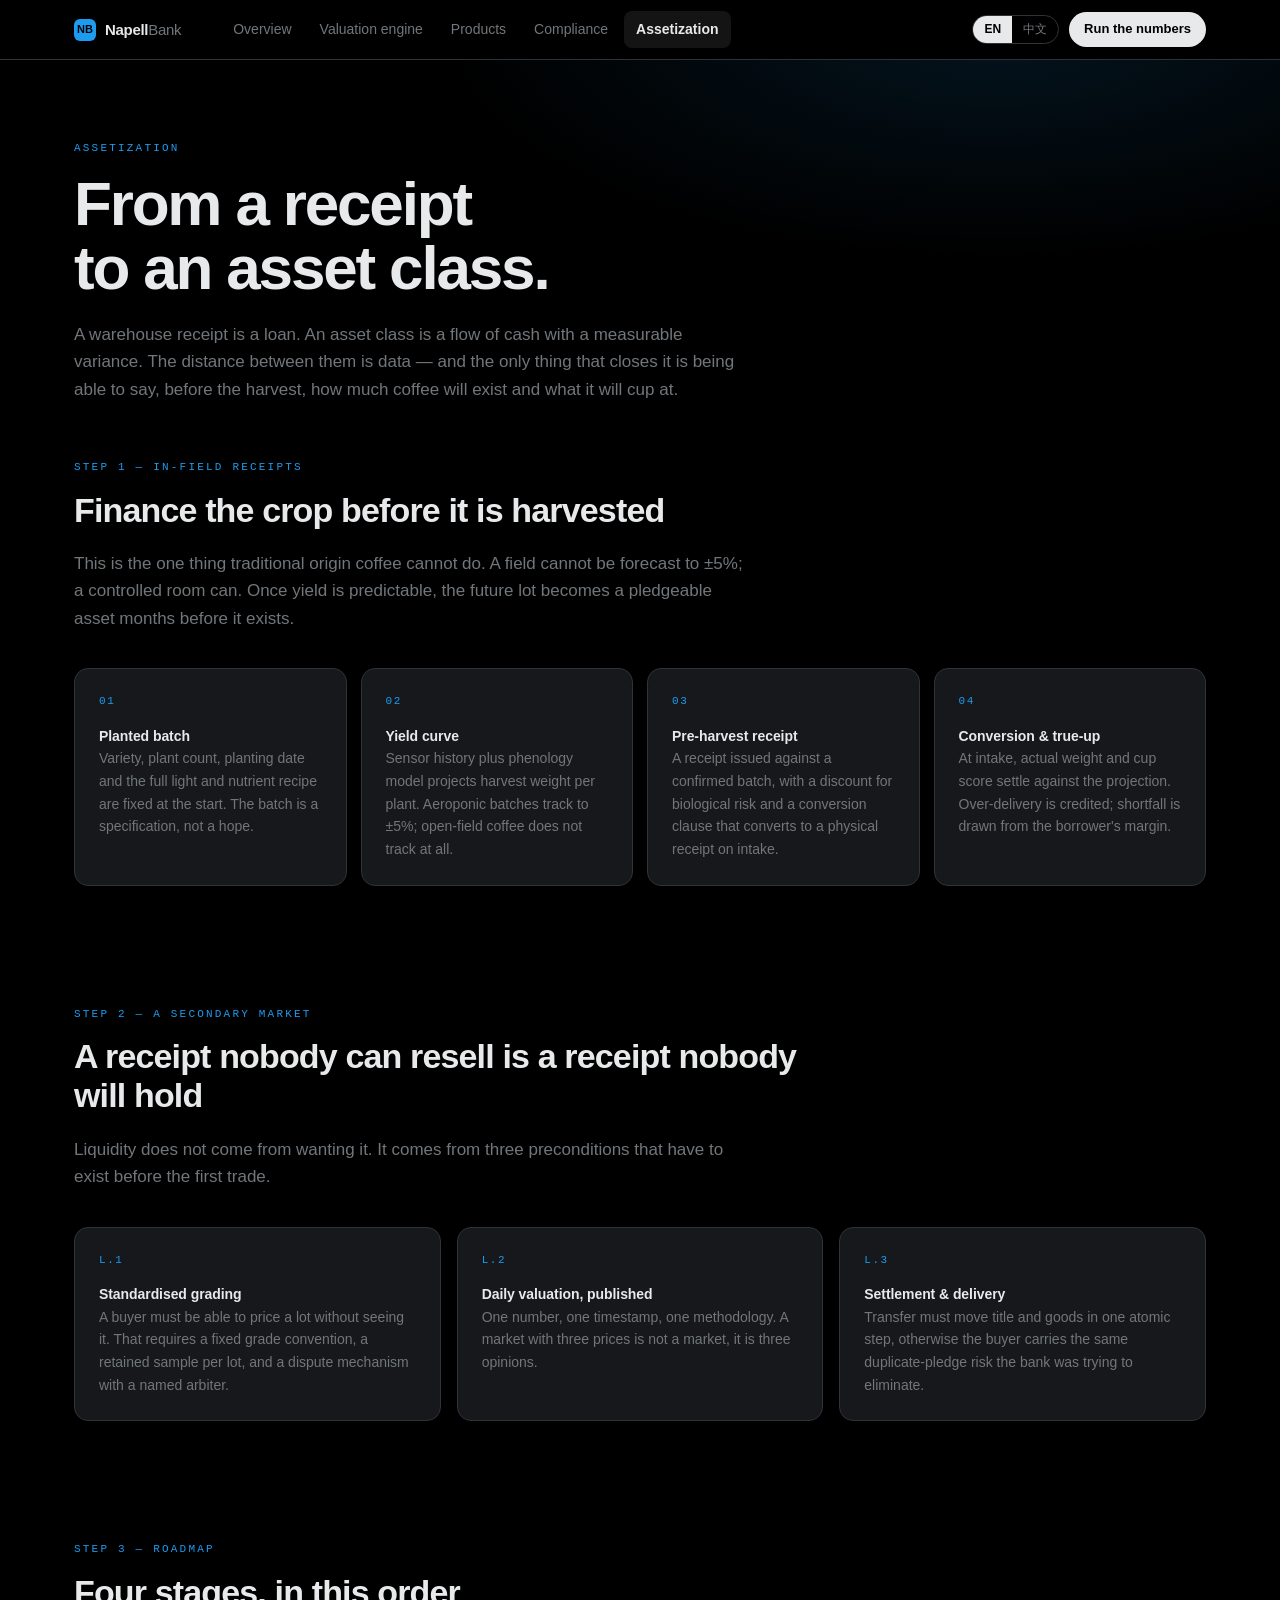
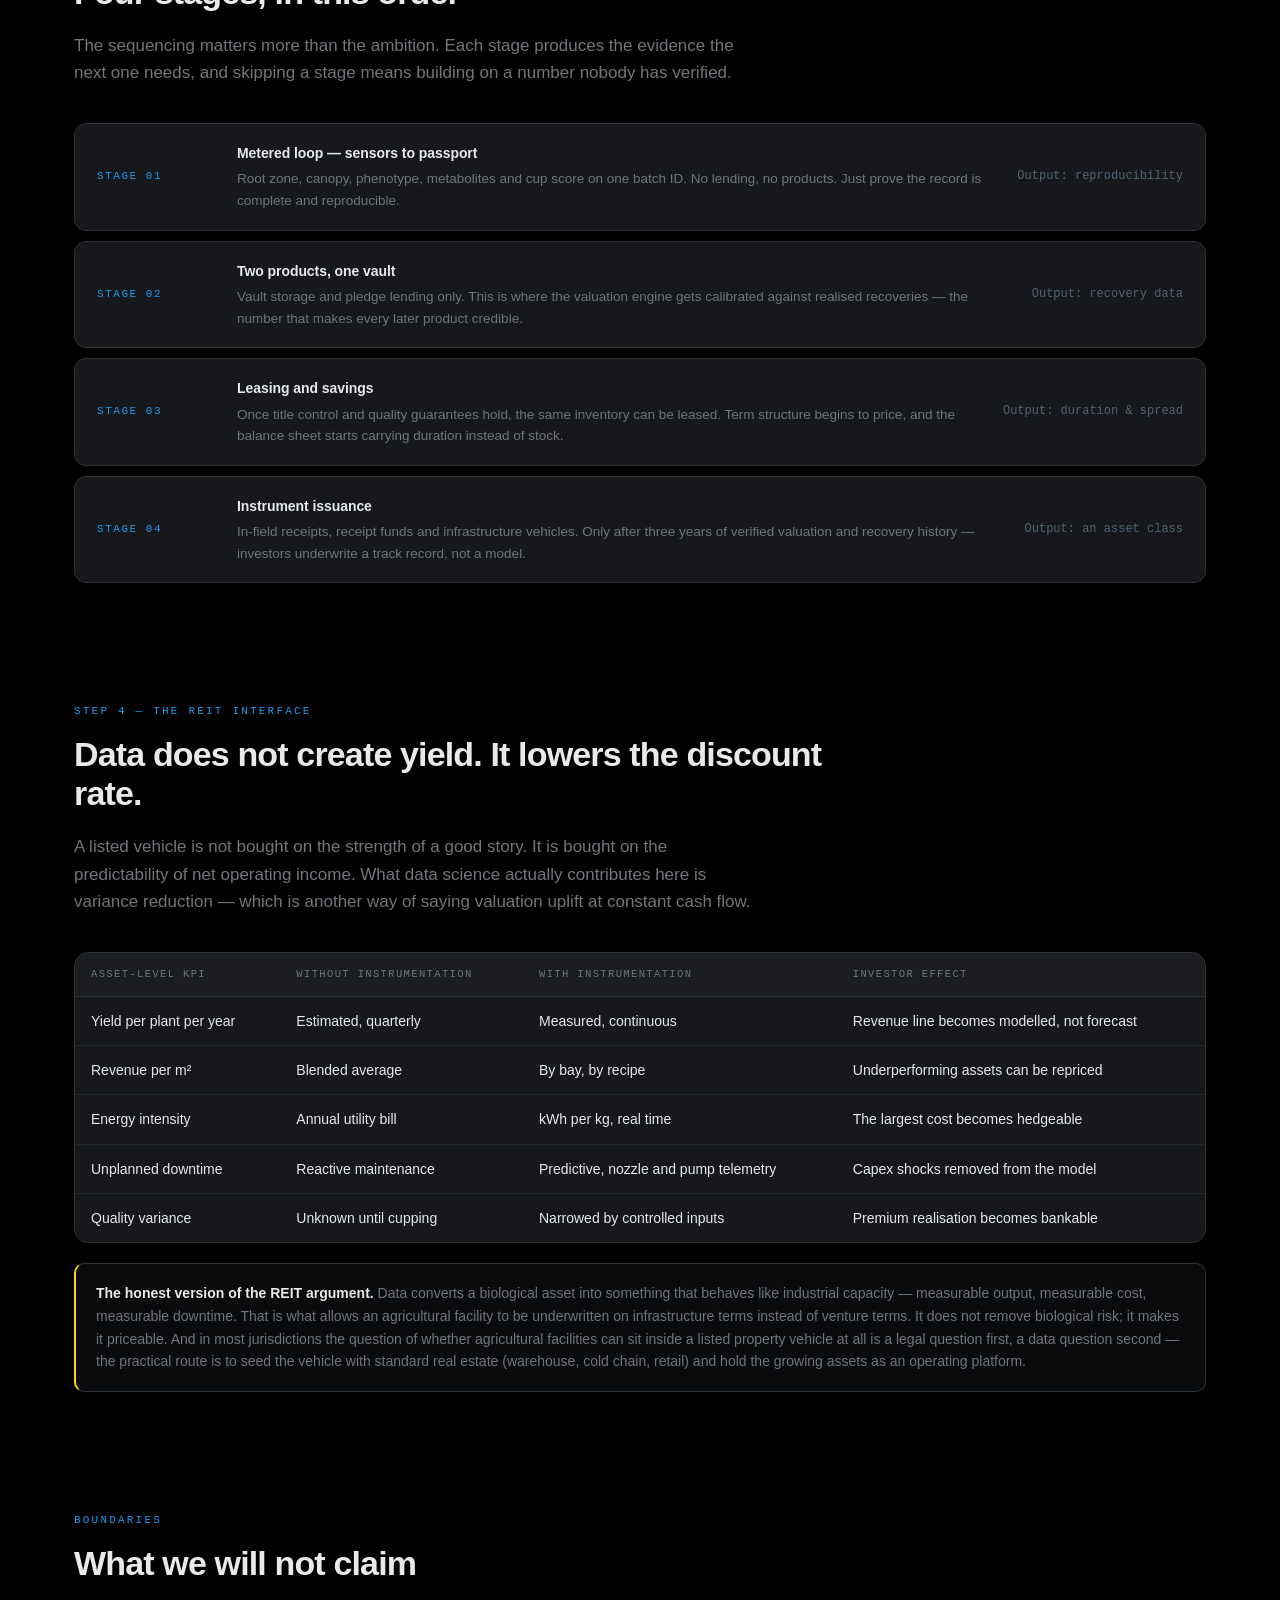
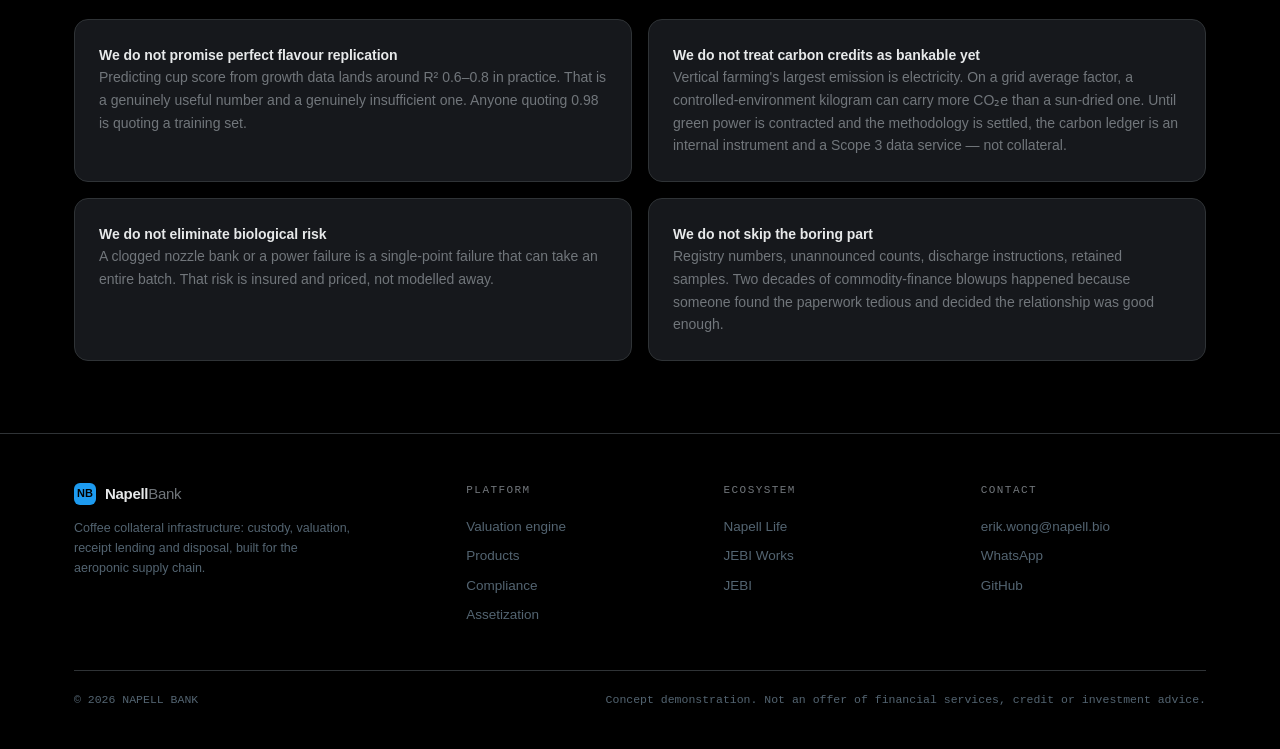
==== assetization.html @ 78242307 "Napell Bank: coffee bean custody and savings bank Five-page static site built around a VaR-derived v" ====
<!DOCTYPE html>
<html lang="en" data-lang="en">
<head>
<meta charset="utf-8">
<meta name="viewport" content="width=device-width, initial-scale=1">
<title data-en="Assetization — Napell Bank" data-zh="资产化 — Napell Bank">Assetization — Napell Bank</title>
<meta name="description" content="From an in-field receipt to a securitised asset class: how data converts a biological asset into industrial-grade capacity.">
<link rel="icon" href="data:image/svg+xml,%3Csvg xmlns='http://www.w3.org/2000/svg' viewBox='0 0 32 32'%3E%3Crect width='32' height='32' rx='8' fill='%231d9bf0'/%3E%3Cellipse cx='16' cy='16' rx='7' ry='9' fill='%23000'/%3E%3Cpath d='M16 8c-2 4-2 12 0 16' stroke='%231d9bf0' stroke-width='1.6' fill='none'/%3E%3C/svg%3E">
<link rel="stylesheet" href="assets/css/style.css">
</head>
<body data-page="assetization">

<header class="nav">
  <div class="nav-inner">
    <a class="brand" href="index.html"><span class="mark">NB</span><span>Napell<span class="b2">Bank</span></span></a>
    <nav class="nav-links">
      <a href="index.html" data-nav="index" data-en="Overview" data-zh="概览">Overview</a>
      <a href="valuation.html" data-nav="valuation" data-en="Valuation engine" data-zh="估值引擎">Valuation engine</a>
      <a href="products.html" data-nav="products" data-en="Products" data-zh="产品">Products</a>
      <a href="compliance.html" data-nav="compliance" data-en="Compliance" data-zh="合规底座">Compliance</a>
      <a href="assetization.html" data-nav="assetization" data-en="Assetization" data-zh="资产化">Assetization</a>
    </nav>
    <div class="nav-right">
      <div class="lang">
        <button data-lang-btn="en" class="on">EN</button>
        <button data-lang-btn="zh">中文</button>
      </div>
      <a class="btn sm" href="valuation.html" data-en="Run the numbers" data-zh="算一算">Run the numbers</a>
      <button class="burger" aria-label="Menu" aria-expanded="false">
        <svg width="20" height="20" viewBox="0 0 20 20" fill="none" stroke="currentColor" stroke-width="1.6"><path d="M3 6h14M3 10h14M3 14h14"/></svg>
      </button>
    </div>
  </div>
</header>

<main>

<section class="hero" style="padding:80px 0 40px">
  <div class="wrap">
    <div class="eyebrow" data-en="Assetization" data-zh="资产化">Assetization</div>
    <h1 data-en="From a receipt<br>to an asset class." data-zh="从一张仓单<br>到一个资产类别。">From a receipt<br>to an asset class.</h1>
    <p class="lead" data-en="A warehouse receipt is a loan. An asset class is a flow of cash with a measurable variance. The distance between them is data — and the only thing that closes it is being able to say, before the harvest, how much coffee will exist and what it will cup at." data-zh="仓单是一笔贷款。资产类别是一条可测方差的现金流。两者之间的距离是数据——而唯一能缩短这段距离的，是在收获之前就能说出：会有多少咖啡，杯测会是多少分。">A warehouse receipt is a loan. An asset class is a flow of cash with a measurable variance. The distance between them is data — and the only thing that closes it is being able to say, before the harvest, how much coffee will exist and what it will cup at.</p>
  </div>
</section>

<section class="tight" style="padding-top:16px">
  <div class="wrap">
    <div class="sec-head">
      <div class="eyebrow" data-en="Step 1 — In-field receipts" data-zh="第一步 — 在田仓单">Step 1 — In-field receipts</div>
      <h2 data-en="Finance the crop before it is harvested" data-zh="在收获之前就为作物融资">Finance the crop before it is harvested</h2>
      <p class="lead" data-en="This is the one thing traditional origin coffee cannot do. A field cannot be forecast to ±5%; a controlled room can. Once yield is predictable, the future lot becomes a pledgeable asset months before it exists." data-zh="这是传统产地咖啡做不到的一件事。露天田块无法预测到 ±5%，受控空间可以。一旦产量可预测，未来的批次在它存在之前几个月就已经是可质押资产。">This is the one thing traditional origin coffee cannot do. A field cannot be forecast to ±5%; a controlled room can. Once yield is predictable, the future lot becomes a pledgeable asset months before it exists.</p>
    </div>
    <div class="g4">
      <div class="card">
        <span class="idx">01</span>
        <h4 data-en="Planted batch" data-zh="定植批次">Planted batch</h4>
        <p data-en="Variety, plant count, planting date and the full light and nutrient recipe are fixed at the start. The batch is a specification, not a hope." data-zh="品种、株数、定植日期以及完整的光照与营养配方在起点就被固定。批次是一份规格，不是一个愿望。">Variety, plant count, planting date and the full light and nutrient recipe are fixed at the start. The batch is a specification, not a hope.</p>
      </div>
      <div class="card">
        <span class="idx">02</span>
        <h4 data-en="Yield curve" data-zh="产量曲线">Yield curve</h4>
        <p data-en="Sensor history plus phenology model projects harvest weight per plant. Aeroponic batches track to ±5%; open-field coffee does not track at all." data-zh="传感器历史加物候模型推算单株收获重量。雾化批次误差 ±5% 以内；露天咖啡则根本无法跟踪。">Sensor history plus phenology model projects harvest weight per plant. Aeroponic batches track to ±5%; open-field coffee does not track at all.</p>
      </div>
      <div class="card">
        <span class="idx">03</span>
        <h4 data-en="Pre-harvest receipt" data-zh="收获前仓单">Pre-harvest receipt</h4>
        <p data-en="A receipt issued against a confirmed batch, with a discount for biological risk and a conversion clause that converts to a physical receipt on intake." data-zh="对已确认批次签发仓单，计入生物风险折价，并附转换条款：入库时自动转为实物仓单。">A receipt issued against a confirmed batch, with a discount for biological risk and a conversion clause that converts to a physical receipt on intake.</p>
      </div>
      <div class="card">
        <span class="idx">04</span>
        <h4 data-en="Conversion &amp; true-up" data-zh="转换与结算">Conversion &amp; true-up</h4>
        <p data-en="At intake, actual weight and cup score settle against the projection. Over-delivery is credited; shortfall is drawn from the borrower's margin." data-zh="入库时，实际重量与杯测分对预测值结算。超产部分计入借款人，短少从保证金中扣减。">At intake, actual weight and cup score settle against the projection. Over-delivery is credited; shortfall is drawn from the borrower's margin.</p>
      </div>
    </div>
  </div>
</section>

<section>
  <div class="wrap">
    <div class="sec-head">
      <div class="eyebrow" data-en="Step 2 — A secondary market" data-zh="第二步 — 二级流转">Step 2 — A secondary market</div>
      <h2 data-en="A receipt nobody can resell is a receipt nobody will hold" data-zh="不能转手的仓单，没人愿意持有">A receipt nobody can resell is a receipt nobody will hold</h2>
      <p class="lead" data-en="Liquidity does not come from wanting it. It comes from three preconditions that have to exist before the first trade." data-zh="流动性不来自于“想要”，而来自三件必须在第一笔交易之前就存在的前提。">Liquidity does not come from wanting it. It comes from three preconditions that have to exist before the first trade.</p>
    </div>
    <div class="g3">
      <div class="card">
        <span class="idx">L.1</span>
        <h4 data-en="Standardised grading" data-zh="标准化分级">Standardised grading</h4>
        <p data-en="A buyer must be able to price a lot without seeing it. That requires a fixed grade convention, a retained sample per lot, and a dispute mechanism with a named arbiter." data-zh="买方必须能在不看货的情况下定价。这需要固定的等级口径、每批留样，以及指定仲裁方的争议机制。">A buyer must be able to price a lot without seeing it. That requires a fixed grade convention, a retained sample per lot, and a dispute mechanism with a named arbiter.</p>
      </div>
      <div class="card">
        <span class="idx">L.2</span>
        <h4 data-en="Daily valuation, published" data-zh="每日估值并公布">Daily valuation, published</h4>
        <p data-en="One number, one timestamp, one methodology. A market with three prices is not a market, it is three opinions." data-zh="一个数字、一个时间戳、一套方法。有三个价格的市场不是市场，是三个观点。">One number, one timestamp, one methodology. A market with three prices is not a market, it is three opinions.</p>
      </div>
      <div class="card">
        <span class="idx">L.3</span>
        <h4 data-en="Settlement &amp; delivery" data-zh="结算与交收">Settlement &amp; delivery</h4>
        <p data-en="Transfer must move title and goods in one atomic step, otherwise the buyer carries the same duplicate-pledge risk the bank was trying to eliminate." data-zh="转让必须让权属与货物在同一步内完成转移，否则买方就承担了银行本来想消除的同一个重复质押风险。">Transfer must move title and goods in one atomic step, otherwise the buyer carries the same duplicate-pledge risk the bank was trying to eliminate.</p>
      </div>
    </div>
  </div>
</section>

<section class="tight">
  <div class="wrap">
    <div class="sec-head">
      <div class="eyebrow" data-en="Step 3 — Roadmap" data-zh="第三步 — 路线图">Step 3 — Roadmap</div>
      <h2 data-en="Four stages, in this order" data-zh="四个阶段，顺序不能换">Four stages, in this order</h2>
      <p class="lead" data-en="The sequencing matters more than the ambition. Each stage produces the evidence the next one needs, and skipping a stage means building on a number nobody has verified." data-zh="顺序比野心更重要。每个阶段产出下一阶段所需的证据；跳过任何一段，都意味着把楼盖在没人验证过的数字上。">The sequencing matters more than the ambition. Each stage produces the evidence the next one needs, and skipping a stage means building on a number nobody has verified.</p>
    </div>
    <div class="layers">
      <div class="layer">
        <div class="tag" data-en="Stage 01" data-zh="阶段 01">Stage 01</div>
        <div class="body">
          <h4 data-en="Metered loop — sensors to passport" data-zh="计量闭环 — 传感器到护照">Metered loop — sensors to passport</h4>
          <p data-en="Root zone, canopy, phenotype, metabolites and cup score on one batch ID. No lending, no products. Just prove the record is complete and reproducible." data-zh="根区、冠层、表型、代谢与杯测分统一到一个批次 ID。不做融资、不做产品，只证明记录完整且可复现。">Root zone, canopy, phenotype, metabolites and cup score on one batch ID. No lending, no products. Just prove the record is complete and reproducible.</p>
        </div>
        <div class="val" data-en="Output: reproducibility" data-zh="产出：可复现性">Output: reproducibility</div>
      </div>
      <div class="layer">
        <div class="tag" data-en="Stage 02" data-zh="阶段 02">Stage 02</div>
        <div class="body">
          <h4 data-en="Two products, one vault" data-zh="两个产品，一个仓">Two products, one vault</h4>
          <p data-en="Vault storage and pledge lending only. This is where the valuation engine gets calibrated against realised recoveries — the number that makes every later product credible." data-zh="只做恒温仓储与仓单质押。估值引擎在这一阶段用真实处置回收率校准——这个数字决定后续所有产品是否可信。">Vault storage and pledge lending only. This is where the valuation engine gets calibrated against realised recoveries — the number that makes every later product credible.</p>
        </div>
        <div class="val" data-en="Output: recovery data" data-zh="产出：回收率数据">Output: recovery data</div>
      </div>
      <div class="layer">
        <div class="tag" data-en="Stage 03" data-zh="阶段 03">Stage 03</div>
        <div class="body">
          <h4 data-en="Leasing and savings" data-zh="租赁与储蓄">Leasing and savings</h4>
          <p data-en="Once title control and quality guarantees hold, the same inventory can be leased. Term structure begins to price, and the balance sheet starts carrying duration instead of stock." data-zh="一旦权属控制与品质担保成立，同一批库存就可以出租。期限结构开始定价，资产负债表开始承载久期而不是存货。">Once title control and quality guarantees hold, the same inventory can be leased. Term structure begins to price, and the balance sheet starts carrying duration instead of stock.</p>
        </div>
        <div class="val" data-en="Output: duration &amp; spread" data-zh="产出：久期与利差">Output: duration &amp; spread</div>
      </div>
      <div class="layer">
        <div class="tag" data-en="Stage 04" data-zh="阶段 04">Stage 04</div>
        <div class="body">
          <h4 data-en="Instrument issuance" data-zh="工具发行">Instrument issuance</h4>
          <p data-en="In-field receipts, receipt funds and infrastructure vehicles. Only after three years of verified valuation and recovery history — investors underwrite a track record, not a model." data-zh="在田仓单、仓单基金与基础设施载体。只有在三年可验证的估值与回收记录之后——投资人认购的是历史业绩，不是模型。">In-field receipts, receipt funds and infrastructure vehicles. Only after three years of verified valuation and recovery history — investors underwrite a track record, not a model.</p>
        </div>
        <div class="val" data-en="Output: an asset class" data-zh="产出：一个资产类别">Output: an asset class</div>
      </div>
    </div>
  </div>
</section>

<section>
  <div class="wrap">
    <div class="sec-head">
      <div class="eyebrow" data-en="Step 4 — The REIT interface" data-zh="第四步 — REITs 接口">Step 4 — The REIT interface</div>
      <h2 data-en="Data does not create yield. It lowers the discount rate." data-zh="数据不创造收益，它降低折现率。">Data does not create yield. It lowers the discount rate.</h2>
      <p class="lead" data-en="A listed vehicle is not bought on the strength of a good story. It is bought on the predictability of net operating income. What data science actually contributes here is variance reduction — which is another way of saying valuation uplift at constant cash flow." data-zh="上市载体的买点不是故事讲得好，而是净营运收入的可见度。数据科学在这里的真实贡献是降低方差——换一种说法：在现金流不变的前提下抬升估值。">A listed vehicle is not bought on the strength of a good story. It is bought on the predictability of net operating income. What data science actually contributes here is variance reduction — which is another way of saying valuation uplift at constant cash flow.</p>
    </div>
    <div class="tw">
      <table>
        <thead>
          <tr>
            <th data-en="Asset-level KPI" data-zh="资产级指标">Asset-level KPI</th>
            <th data-en="Without instrumentation" data-zh="无数据体系">Without instrumentation</th>
            <th data-en="With instrumentation" data-zh="有数据体系">With instrumentation</th>
            <th data-en="Investor effect" data-zh="对投资人的影响">Investor effect</th>
          </tr>
        </thead>
        <tbody>
          <tr><td data-en="Yield per plant per year" data-zh="单株年产出">Yield per plant per year</td><td data-en="Estimated, quarterly" data-zh="估算，季度更新">Estimated, quarterly</td><td data-en="Measured, continuous" data-zh="实测，连续">Measured, continuous</td><td data-en="Revenue line becomes modelled, not forecast" data-zh="收入从预测变为可建模">Revenue line becomes modelled, not forecast</td></tr>
          <tr><td data-en="Revenue per m²" data-zh="单位面积收入">Revenue per m²</td><td data-en="Blended average" data-zh="混合平均值">Blended average</td><td data-en="By bay, by recipe" data-zh="按种植区、按配方">By bay, by recipe</td><td data-en="Underperforming assets can be repriced" data-zh="表现差的资产可被重新定价">Underperforming assets can be repriced</td></tr>
          <tr><td data-en="Energy intensity" data-zh="能耗强度">Energy intensity</td><td data-en="Annual utility bill" data-zh="年度电费单">Annual utility bill</td><td data-en="kWh per kg, real time" data-zh="每公斤耗电，实时">kWh per kg, real time</td><td data-en="The largest cost becomes hedgeable" data-zh="最大成本项变为可对冲">The largest cost becomes hedgeable</td></tr>
          <tr><td data-en="Unplanned downtime" data-zh="非计划停机">Unplanned downtime</td><td data-en="Reactive maintenance" data-zh="事后维修">Reactive maintenance</td><td data-en="Predictive, nozzle and pump telemetry" data-zh="预测性，喷嘴与泵遥测">Predictive, nozzle and pump telemetry</td><td data-en="Capex shocks removed from the model" data-zh="资本开支冲击从模型中移除">Capex shocks removed from the model</td></tr>
          <tr><td data-en="Quality variance" data-zh="品质方差">Quality variance</td><td data-en="Unknown until cupping" data-zh="杯测前未知">Unknown until cupping</td><td data-en="Narrowed by controlled inputs" data-zh="由受控输入收窄">Narrowed by controlled inputs</td><td data-en="Premium realisation becomes bankable" data-zh="溢价实现变得可入账">Premium realisation becomes bankable</td></tr>
        </tbody>
      </table>
    </div>
    <div class="callout" style="margin-top:20px">
      <b data-en="The honest version of the REIT argument." data-zh="关于 REITs 的诚实版本。">The honest version of the REIT argument.</b>
      <span data-en=" Data converts a biological asset into something that behaves like industrial capacity — measurable output, measurable cost, measurable downtime. That is what allows an agricultural facility to be underwritten on infrastructure terms instead of venture terms. It does not remove biological risk; it makes it priceable. And in most jurisdictions the question of whether agricultural facilities can sit inside a listed property vehicle at all is a legal question first, a data question second — the practical route is to seed the vehicle with standard real estate (warehouse, cold chain, retail) and hold the growing assets as an operating platform." data-zh="数据把生物资产变成一种“行为类似工业产能”的东西——可测的产出、可测的成本、可测的停机。这才让农业设施能够按基础设施而非风险投资的逻辑被承销。它不消除生物风险，它让生物风险可以被定价。此外，在多数司法辖区，“农业设施能否装入上市不动产载体”首先是个法律问题，其次才是数据问题——务实路径是先用标准不动产（仓储、冷链、门店）作为载体底仓，把种植资产作为运营平台持有。"> Data converts a biological asset into something that behaves like industrial capacity — measurable output, measurable cost, measurable downtime. That is what allows an agricultural facility to be underwritten on infrastructure terms instead of venture terms. It does not remove biological risk; it makes it priceable. And in most jurisdictions the question of whether agricultural facilities can sit inside a listed property vehicle at all is a legal question first, a data question second — the practical route is to seed the vehicle with standard real estate (warehouse, cold chain, retail) and hold the growing assets as an operating platform.</span>
    </div>
  </div>
</section>

<section class="tight">
  <div class="wrap">
    <div class="sec-head">
      <div class="eyebrow" data-en="Boundaries" data-zh="边界">Boundaries</div>
      <h2 data-en="What we will not claim" data-zh="我们不会宣称的事">What we will not claim</h2>
    </div>
    <div class="g2">
      <div class="card">
        <h4 data-en="We do not promise perfect flavour replication" data-zh="我们不承诺完美复刻风味">We do not promise perfect flavour replication</h4>
        <p data-en="Predicting cup score from growth data lands around R² 0.6–0.8 in practice. That is a genuinely useful number and a genuinely insufficient one. Anyone quoting 0.98 is quoting a training set." data-zh="从生长数据预测杯测分，实践中 R² 大致落在 0.6–0.8。这是个真正有用的数字，也是个真正不够用的数字。任何报出 0.98 的人，报的是训练集。">Predicting cup score from growth data lands around R² 0.6–0.8 in practice. That is a genuinely useful number and a genuinely insufficient one. Anyone quoting 0.98 is quoting a training set.</p>
      </div>
      <div class="card">
        <h4 data-en="We do not treat carbon credits as bankable yet" data-zh="我们暂不把碳信用视为可入账资产">We do not treat carbon credits as bankable yet</h4>
        <p data-en="Vertical farming's largest emission is electricity. On a grid average factor, a controlled-environment kilogram can carry more CO₂e than a sun-dried one. Until green power is contracted and the methodology is settled, the carbon ledger is an internal instrument and a Scope 3 data service — not collateral." data-zh="垂直农业最大的排放项是电。按电网平均因子计，受控环境的每公斤碳强度可能高于日晒豆。在绿电落实、方法学确定之前，碳账本只是内部工具与范围三数据服务——不是抵押品。">Vertical farming's largest emission is electricity. On a grid average factor, a controlled-environment kilogram can carry more CO₂e than a sun-dried one. Until green power is contracted and the methodology is settled, the carbon ledger is an internal instrument and a Scope 3 data service — not collateral.</p>
      </div>
      <div class="card">
        <h4 data-en="We do not eliminate biological risk" data-zh="我们不消除生物风险">We do not eliminate biological risk</h4>
        <p data-en="A clogged nozzle bank or a power failure is a single-point failure that can take an entire batch. That risk is insured and priced, not modelled away." data-zh="一组喷嘴堵塞或一次断电，都是可能带走整批的单点故障。这个风险要被保险与定价，而不是被模型消掉。">A clogged nozzle bank or a power failure is a single-point failure that can take an entire batch. That risk is insured and priced, not modelled away.</p>
      </div>
      <div class="card">
        <h4 data-en="We do not skip the boring part" data-zh="我们不跳过枯燥的部分">We do not skip the boring part</h4>
        <p data-en="Registry numbers, unannounced counts, discharge instructions, retained samples. Two decades of commodity-finance blowups happened because someone found the paperwork tedious and decided the relationship was good enough." data-zh="登记号、突击盘库、放货指令、留样封存。过去二十年大宗商品融资的爆雷，都源于某人觉得文书太繁琐、认为“关系够好就行”。">Registry numbers, unannounced counts, discharge instructions, retained samples. Two decades of commodity-finance blowups happened because someone found the paperwork tedious and decided the relationship was good enough.</p>
      </div>
    </div>
  </div>
</section>

</main>

<footer>
  <div class="wrap">
    <div class="foot-grid">
      <div class="foot-brand">
        <a class="brand" href="index.html"><span class="mark">NB</span><span>Napell<span class="b2">Bank</span></span></a>
        <p data-en="Coffee collateral infrastructure: custody, valuation, receipt lending and disposal, built for the aeroponic supply chain." data-zh="咖啡抵押品基础设施：存管、估值、仓单融资与处置，为雾化水培供应链而建。">Coffee collateral infrastructure: custody, valuation, receipt lending and disposal, built for the aeroponic supply chain.</p>
      </div>
      <div class="foot-col">
        <h5 data-en="Platform" data-zh="平台">Platform</h5>
        <a href="valuation.html" data-en="Valuation engine" data-zh="估值引擎">Valuation engine</a>
        <a href="products.html" data-en="Products" data-zh="产品">Products</a>
        <a href="compliance.html" data-en="Compliance" data-zh="合规">Compliance</a>
        <a href="assetization.html" data-en="Assetization" data-zh="资产化">Assetization</a>
      </div>
      <div class="foot-col">
        <h5 data-en="Ecosystem" data-zh="生态">Ecosystem</h5>
        <a href="https://napell.life" target="_blank" rel="noopener">Napell Life</a>
        <a href="https://www.jebiwork.com" target="_blank" rel="noopener">JEBI Works</a>
        <a href="https://coffeeos.space" target="_blank" rel="noopener">JEBI</a>
      </div>
      <div class="foot-col">
        <h5 data-en="Contact" data-zh="联系">Contact</h5>
        <a href="mailto:erik.wong@napell.bio">erik.wong@napell.bio</a>
        <a href="https://wa.me/85293188252" target="_blank" rel="noopener">WhatsApp</a>
        <a href="https://github.com/erikcywong/napellbank.com" target="_blank" rel="noopener">GitHub</a>
      </div>
    </div>
    <div class="foot-bottom">
      <span>© 2026 NAPELL BANK</span>
      <span data-en="Concept demonstration. Not an offer of financial services, credit or investment advice." data-zh="概念演示站点，不构成金融服务、信贷或投资建议的要约。">Concept demonstration. Not an offer of financial services, credit or investment advice.</span>
    </div>
  </div>
</footer>

<script src="assets/js/i18n.js"></script>
<script src="assets/js/nav.js"></script>
</body>
</html>
---- assets/css/style.css ----
/* NAPELL BANK — coffee collateral infrastructure
   X.com dark chrome. Flat surfaces, thin borders, tabular numerals. */

:root{
  --bg:#000000;
  --bg-2:#0a0b0d;
  --card:#16181c;
  --card-2:#1c1f23;
  --border:#2f3336;
  --border-2:#3f4448;
  --text:#e7e9ea;
  --muted:#71767b;
  --dim:#536471;
  --accent:#1d9bf0;
  --accent-soft:rgba(29,155,240,.10);
  --up:#00ba7c;
  --down:#f4212e;
  --warn:#ffd400;
  --sans:-apple-system,BlinkMacSystemFont,"Segoe UI",Roboto,Helvetica,Arial,"PingFang SC","Microsoft YaHei",sans-serif;
  --mono:ui-monospace,SFMono-Regular,"SF Mono",Menlo,Consolas,"Liberation Mono",monospace;
  --max:1180px;
  --nav-h:60px;
}

*{box-sizing:border-box;margin:0;padding:0}
html{scroll-behavior:smooth;-webkit-text-size-adjust:100%}
body{
  background:var(--bg);
  color:var(--text);
  font-family:var(--sans);
  font-size:15px;
  line-height:1.6;
  padding-top:var(--nav-h);
  -webkit-font-smoothing:antialiased;
}
::selection{background:rgba(29,155,240,.35);color:#fff}
a{color:inherit;text-decoration:none}
img,svg{display:block;max-width:100%}

/* ---------- nav ---------- */
.nav{
  position:fixed;top:0;left:0;right:0;z-index:100;height:var(--nav-h);
  background:rgba(0,0,0,.78);
  -webkit-backdrop-filter:saturate(180%) blur(14px);
  backdrop-filter:saturate(180%) blur(14px);
  border-bottom:1px solid var(--border);
}
.nav-inner{
  max-width:var(--max);margin:0 auto;height:100%;padding:0 24px;
  display:flex;align-items:center;gap:32px;
}
.brand{display:flex;align-items:center;gap:9px;font-weight:700;letter-spacing:-.02em;font-size:15px;white-space:nowrap}
.brand .mark{
  width:22px;height:22px;border-radius:6px;background:var(--accent);
  display:grid;place-items:center;font-size:11px;font-weight:700;color:#000;letter-spacing:0;
}
.brand .b2{color:var(--muted);font-weight:500}
.nav-links{display:flex;align-items:center;gap:4px;margin-left:8px;flex:1}
.nav-links a{
  padding:7px 12px;border-radius:8px;font-size:14px;color:var(--muted);
  transition:color .15s,background .15s;white-space:nowrap;
}
.nav-links a:hover{color:var(--text);background:rgba(255,255,255,.06)}
.nav-links a.on{color:var(--text);font-weight:600;background:rgba(255,255,255,.08)}
.nav-right{display:flex;align-items:center;gap:10px}
.lang{display:flex;border:1px solid var(--border);border-radius:99px;overflow:hidden}
.lang button{
  background:none;border:0;color:var(--muted);font-family:var(--sans);
  font-size:12px;padding:5px 11px;cursor:pointer;transition:.15s;
}
.lang button.on{background:var(--text);color:#000;font-weight:600}
.btn{
  display:inline-flex;align-items:center;gap:8px;
  background:var(--text);color:#000;border:0;border-radius:99px;
  font-family:var(--sans);font-size:14px;font-weight:600;
  padding:9px 20px;cursor:pointer;transition:.15s;white-space:nowrap;
}
.btn:hover{background:#d0d3d6}
.btn.ghost{background:transparent;color:var(--text);border:1px solid var(--border-2)}
.btn.ghost:hover{background:rgba(255,255,255,.06)}
.btn.sm{padding:7px 15px;font-size:13px}
.burger{display:none;background:none;border:0;color:var(--text);cursor:pointer;padding:6px}

/* ---------- layout ---------- */
.wrap{max-width:var(--max);margin:0 auto;padding:0 24px}
section{padding:72px 0}
section.tight{padding:48px 0}
.sec-head{max-width:760px;margin-bottom:36px}
.eyebrow{
  font-family:var(--mono);font-size:11px;letter-spacing:.20em;text-transform:uppercase;
  color:var(--accent);margin-bottom:14px;
}
h1{font-size:clamp(36px,5vw,62px);line-height:1.04;letter-spacing:-.035em;font-weight:700}
h2{font-size:clamp(24px,3vw,34px);line-height:1.15;letter-spacing:-.025em;font-weight:700}
h3{font-size:17px;line-height:1.3;letter-spacing:-.01em;font-weight:600}
h4{font-size:14px;font-weight:600;letter-spacing:-.005em}
.lead{font-size:17px;line-height:1.62;color:var(--muted);margin-top:20px;max-width:680px}
p.mut{color:var(--muted);font-size:14.5px;line-height:1.65}
.hl{color:var(--accent)}
.rule{height:1px;background:var(--border);margin:0}

.hero{padding:104px 0 80px;position:relative;overflow:hidden}
.hero:before{
  content:"";position:absolute;inset:0;
  background:radial-gradient(900px 380px at 78% -10%,rgba(29,155,240,.13),transparent 62%);
  pointer-events:none;
}
.hero .wrap{position:relative}
.hero-cta{display:flex;gap:12px;margin-top:34px;flex-wrap:wrap}
.hero-note{margin-top:26px;font-size:12.5px;color:var(--dim);font-family:var(--mono);letter-spacing:.02em}

/* ---------- kpi ---------- */
.kpis{display:grid;grid-template-columns:repeat(4,1fr);gap:14px;margin-top:52px}
.kpi{background:var(--card);border:1px solid var(--border);border-radius:14px;padding:18px 20px}
.kpi .k{font-size:11.5px;color:var(--muted);letter-spacing:.04em;text-transform:uppercase;font-family:var(--mono)}
.kpi .v{font-size:28px;font-weight:600;letter-spacing:-.03em;margin-top:8px;font-variant-numeric:tabular-nums}
.kpi .v small{font-size:14px;font-weight:500;color:var(--muted);margin-left:3px;letter-spacing:0}
.kpi .n{font-size:12px;color:var(--dim);margin-top:4px}

/* ---------- cards & grids ---------- */
.g2{display:grid;grid-template-columns:repeat(2,1fr);gap:16px}
.g3{display:grid;grid-template-columns:repeat(3,1fr);gap:16px}
.g4{display:grid;grid-template-columns:repeat(4,1fr);gap:14px}
.card{
  background:var(--card);border:1px solid var(--border);border-radius:14px;
  padding:24px;transition:border-color .2s,background .2s;
}
.card.pad-lg{padding:30px}
.card h3{margin-bottom:10px}
.card p{color:var(--muted);font-size:14px;line-height:1.62}
.card .idx{
  font-family:var(--mono);font-size:11px;color:var(--accent);
  letter-spacing:.14em;margin-bottom:14px;display:block;
}
a.card:hover{border-color:var(--border-2);background:var(--card-2)}
.card .arrow{margin-top:16px;font-size:13px;color:var(--accent);font-weight:600}

/* ---------- formula ---------- */
.formula{
  background:var(--bg-2);border:1px solid var(--border);border-radius:12px;
  padding:22px 24px;font-family:var(--mono);font-size:13.5px;line-height:2.05;
  overflow-x:auto;
}
.formula .op{color:var(--accent)}
.formula .cm{color:var(--dim)}
.formula .k{color:var(--warn)}

/* ---------- tables ---------- */
.tw{overflow-x:auto;border:1px solid var(--border);border-radius:14px;background:var(--card)}
table{width:100%;border-collapse:collapse;font-size:14px;min-width:560px}
thead th{
  text-align:left;font-family:var(--mono);font-size:10.5px;letter-spacing:.13em;
  text-transform:uppercase;color:var(--muted);font-weight:500;
  padding:13px 16px;border-bottom:1px solid var(--border);background:rgba(255,255,255,.02);
  white-space:nowrap;
}
tbody td{padding:13px 16px;border-bottom:1px solid rgba(47,51,54,.6);vertical-align:top}
tbody tr:last-child td{border-bottom:0}
tbody tr:hover{background:rgba(255,255,255,.02)}
.num{font-family:var(--mono);font-variant-numeric:tabular-nums;text-align:right;white-space:nowrap}
.up{color:var(--up)}
.down{color:var(--down)}
.mono{font-family:var(--mono);font-size:12.5px;color:var(--muted)}

/* ---------- layers diagram ---------- */
.layers{display:flex;flex-direction:column;gap:10px;margin-top:8px}
.layer{
  display:grid;grid-template-columns:120px 1fr auto;align-items:center;gap:20px;
  background:var(--card);border:1px solid var(--border);border-radius:12px;padding:18px 22px;
}
.layer .tag{font-family:var(--mono);font-size:11px;letter-spacing:.14em;color:var(--accent);text-transform:uppercase}
.layer .body h4{margin-bottom:4px}
.layer .body p{color:var(--muted);font-size:13.5px;margin:0}
.layer .val{font-family:var(--mono);font-size:12px;color:var(--dim);text-align:right;white-space:nowrap}

/* ---------- calculator ---------- */
.calc{display:grid;grid-template-columns:1fr 1.08fr;gap:20px;align-items:start}
.panel{background:var(--card);border:1px solid var(--border);border-radius:16px;padding:24px}
.panel-head{display:flex;align-items:baseline;justify-content:space-between;gap:12px;margin-bottom:20px}
.panel-head h3{font-size:15px}
.panel-head .hint{font-family:var(--mono);font-size:11px;color:var(--dim)}
.fields{display:grid;grid-template-columns:1fr 1fr;gap:14px}
.field{display:flex;flex-direction:column;gap:6px}
.field.full{grid-column:1/-1}
.field label{font-size:11.5px;color:var(--muted);font-family:var(--mono);letter-spacing:.05em;text-transform:uppercase}
.field input,.field select{
  background:var(--bg-2);border:1px solid var(--border);border-radius:8px;
  color:var(--text);font-family:var(--mono);font-size:14px;padding:10px 12px;
  width:100%;outline:none;transition:border-color .15s;
  font-variant-numeric:tabular-nums;
}
.field input:focus,.field select:focus{border-color:var(--accent)}
.field .unit{font-size:11px;color:var(--dim);font-family:var(--mono)}
.field input[type=range]{padding:0;height:26px;background:none;border:0;-webkit-appearance:none;appearance:none}
.field input[type=range]::-webkit-slider-runnable-track{height:3px;background:var(--border-2);border-radius:99px}
.field input[type=range]::-webkit-slider-thumb{
  -webkit-appearance:none;width:13px;height:13px;border-radius:50%;background:var(--accent);
  margin-top:-5px;cursor:pointer;
}
.field input[type=range]::-moz-range-track{height:3px;background:var(--border-2);border-radius:99px}
.field input[type=range]::-moz-range-thumb{width:13px;height:13px;border:0;border-radius:50%;background:var(--accent);cursor:pointer}

.res-grid{display:grid;grid-template-columns:1fr 1fr;gap:12px}
.metric{background:var(--bg-2);border:1px solid var(--border);border-radius:10px;padding:14px 16px}
.metric .k{font-size:11px;color:var(--muted);font-family:var(--mono);letter-spacing:.05em}
.metric .v{font-size:24px;font-weight:600;letter-spacing:-.028em;margin-top:5px;font-variant-numeric:tabular-nums}
.metric .v.big{font-size:30px;color:var(--accent)}
.metric .s{font-size:11.5px;color:var(--dim);margin-top:3px;font-family:var(--mono)}
.metric.ok .v{color:var(--up)}
.metric.bad .v{color:var(--down)}

.gauge{margin-top:20px}
.gauge-top{display:flex;justify-content:space-between;font-family:var(--mono);font-size:11px;color:var(--muted);margin-bottom:8px}
.gauge-bar{position:relative;height:10px;border-radius:99px;background:linear-gradient(90deg,#0b3d2e 0%,#123f2e 42%,#3a2a0a 60%,#3d1518 78%,#4a1216 100%)}
.gauge-fill{position:absolute;inset:0 auto 0 0;border-radius:99px;background:rgba(29,155,240,.28);border-right:2px solid var(--accent)}
.gauge-marks{position:relative;height:22px;margin-top:2px}
.gauge-marks span{position:absolute;top:0;transform:translateX(-50%);font-family:var(--mono);font-size:10px;color:var(--dim);white-space:nowrap}
.gauge-marks span:before{content:"";position:absolute;left:50%;top:-11px;width:1px;height:9px;background:var(--border-2)}

.status{margin-top:18px;padding:13px 16px;border-radius:10px;font-size:13.5px;border:1px solid}
.status.ok{background:rgba(0,186,124,.07);border-color:rgba(0,186,124,.3);color:#7fe0c0}
.status.warn{background:rgba(255,212,0,.06);border-color:rgba(255,212,0,.28);color:#e8c96a}
.status.bad{background:rgba(244,33,46,.07);border-color:rgba(244,33,46,.3);color:#f49098}

/* ---------- misc ---------- */
.tagline{display:flex;gap:8px;flex-wrap:wrap;margin-top:18px}
.pill{
  font-family:var(--mono);font-size:11px;letter-spacing:.05em;color:var(--muted);
  border:1px solid var(--border);border-radius:99px;padding:5px 12px;
}
.pill.a{color:var(--accent);border-color:rgba(29,155,240,.35);background:var(--accent-soft)}

.quote{
  border-left:2px solid var(--accent);padding:4px 0 4px 20px;
  font-size:16px;line-height:1.6;color:var(--text);margin:28px 0;
}
.quote cite{display:block;font-style:normal;font-size:12.5px;color:var(--dim);margin-top:10px;font-family:var(--mono)}

.rulelist{list-style:none;display:flex;flex-direction:column;gap:12px}
.rulelist li{display:flex;gap:14px;align-items:flex-start;font-size:14.5px;color:var(--muted);line-height:1.55}
.rulelist li b{color:var(--text);font-weight:600}
.rulelist .n{
  flex:0 0 auto;width:22px;height:22px;border-radius:6px;background:var(--accent-soft);
  color:var(--accent);font-family:var(--mono);font-size:11px;display:grid;place-items:center;margin-top:1px;
}

.chart{width:100%;height:320px}
.chart-sm{width:100%;height:260px}

.callout{
  background:var(--bg-2);border:1px solid var(--border);border-left:2px solid var(--warn);
  border-radius:10px;padding:18px 20px;font-size:14px;color:var(--muted);line-height:1.62;
}
.callout b{color:var(--text)}

.c-cta{
  background:linear-gradient(180deg,rgba(29,155,240,.08),transparent);
  border:1px solid var(--border);border-radius:18px;padding:44px;text-align:center;
}
.c-cta h2{max-width:640px;margin:0 auto}
.c-cta p{color:var(--muted);margin:14px auto 26px;max-width:560px}

footer{border-top:1px solid var(--border);padding:48px 0 40px;margin-top:24px}
.foot-grid{display:grid;grid-template-columns:1.6fr 1fr 1fr 1fr;gap:32px}
.foot-brand p{color:var(--dim);font-size:12.5px;line-height:1.6;margin-top:12px;max-width:280px}
.foot-col h5{font-size:11px;font-family:var(--mono);letter-spacing:.13em;text-transform:uppercase;color:var(--muted);margin-bottom:12px;font-weight:500}
.foot-col a{display:block;font-size:13.5px;color:var(--dim);padding:4px 0;transition:color .15s}
.foot-col a:hover{color:var(--text)}
.foot-bottom{
  margin-top:40px;padding-top:20px;border-top:1px solid var(--border);
  display:flex;justify-content:space-between;gap:16px;flex-wrap:wrap;
  font-size:11.5px;color:var(--dim);font-family:var(--mono);
}

/* ---------- responsive ---------- */
@media (max-width:1000px){
  .kpis{grid-template-columns:repeat(2,1fr)}
  .g4{grid-template-columns:repeat(2,1fr)}
  .g3{grid-template-columns:1fr}
  .calc{grid-template-columns:1fr}
  .foot-grid{grid-template-columns:1fr 1fr}
  .layer{grid-template-columns:1fr;gap:8px}
  .layer .val{text-align:left}
}
@media (max-width:860px){
  .nav-links{
    display:none;position:absolute;top:var(--nav-h);left:0;right:0;
    background:rgba(0,0,0,.97);border-bottom:1px solid var(--border);
    flex-direction:column;align-items:stretch;padding:12px;gap:2px;
  }
  .nav-links.open{display:flex}
  .nav-links a{padding:12px 14px;font-size:15px}
  .burger{display:block}
  .nav-right .btn{display:none}
  .hero{padding:64px 0 56px}
  section{padding:52px 0}
  .g2{grid-template-columns:1fr}
  .g4{grid-template-columns:1fr}
  .fields{grid-template-columns:1fr}
  .res-grid{grid-template-columns:1fr}
  .foot-grid{grid-template-columns:1fr}
  .c-cta{padding:30px 22px}
  h1{font-size:34px}
}

@media (prefers-reduced-motion:reduce){
  *{animation:none!important;transition:none!important}
}
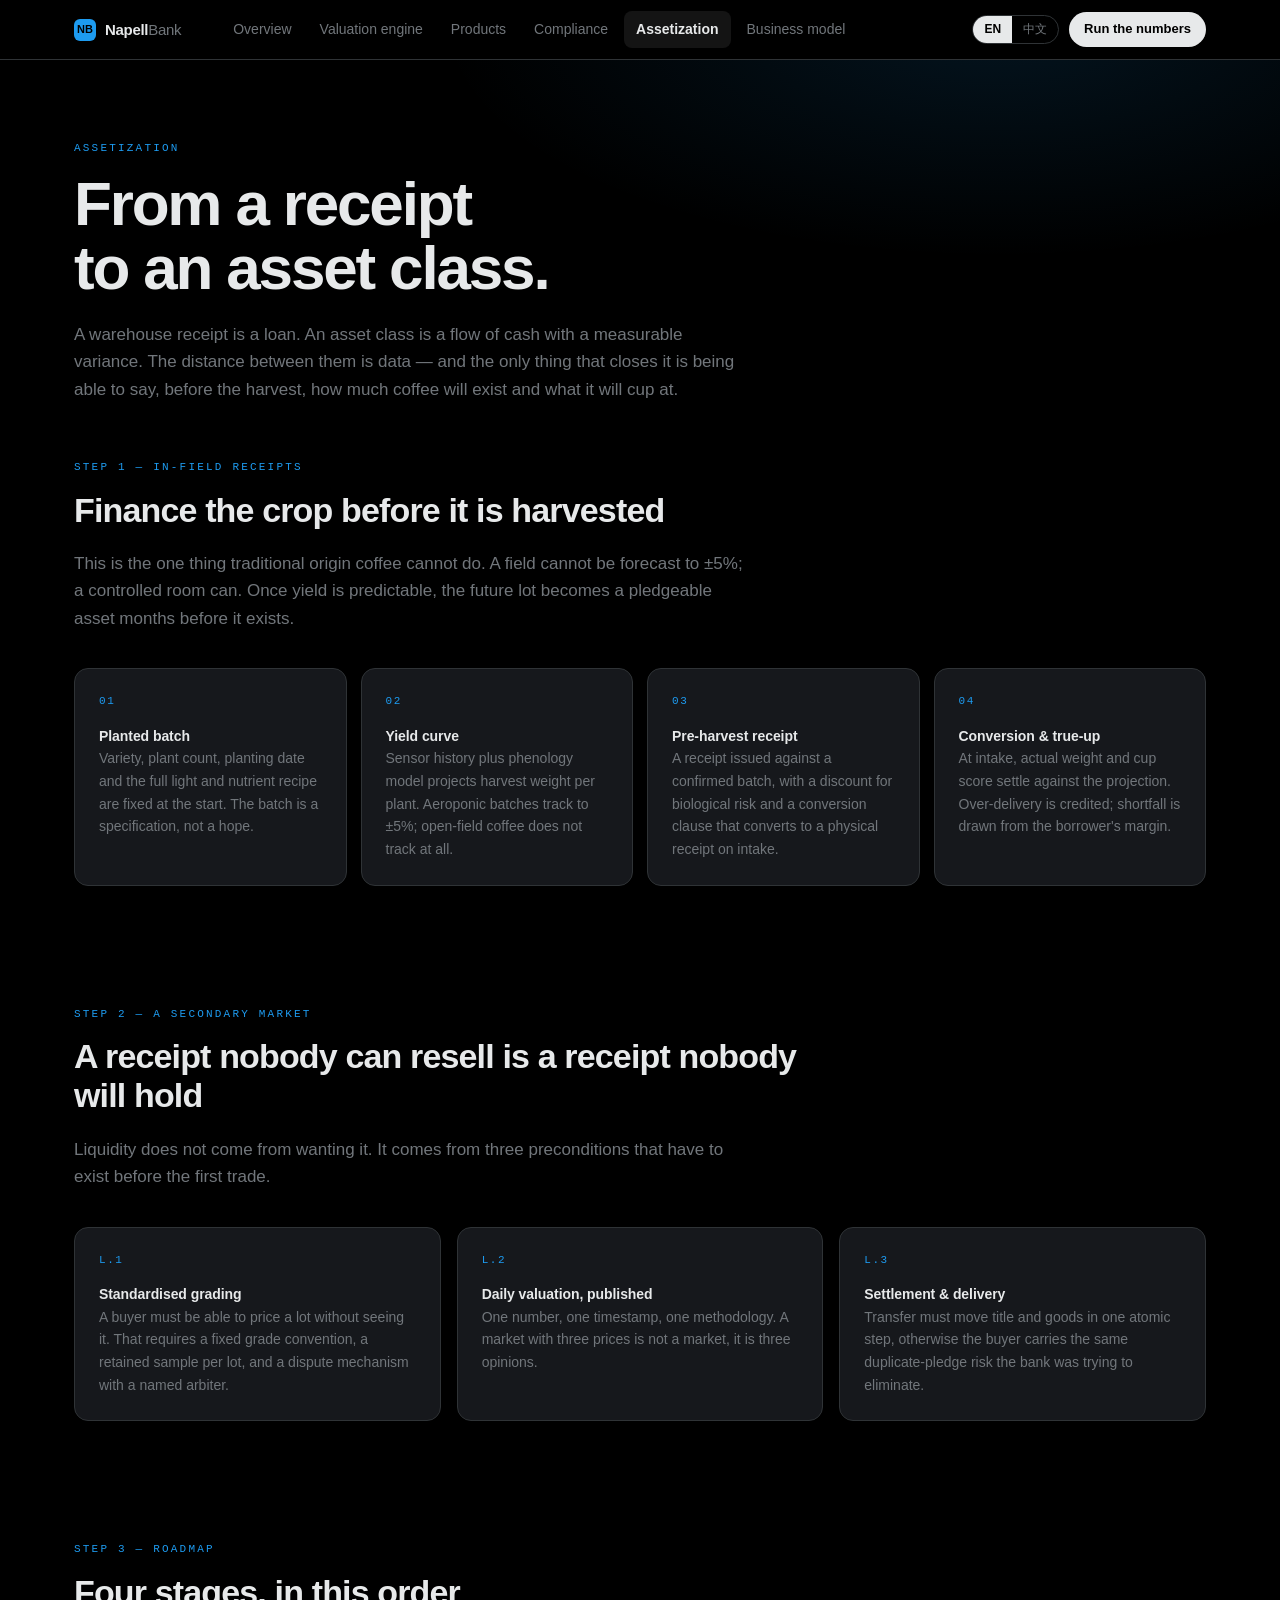
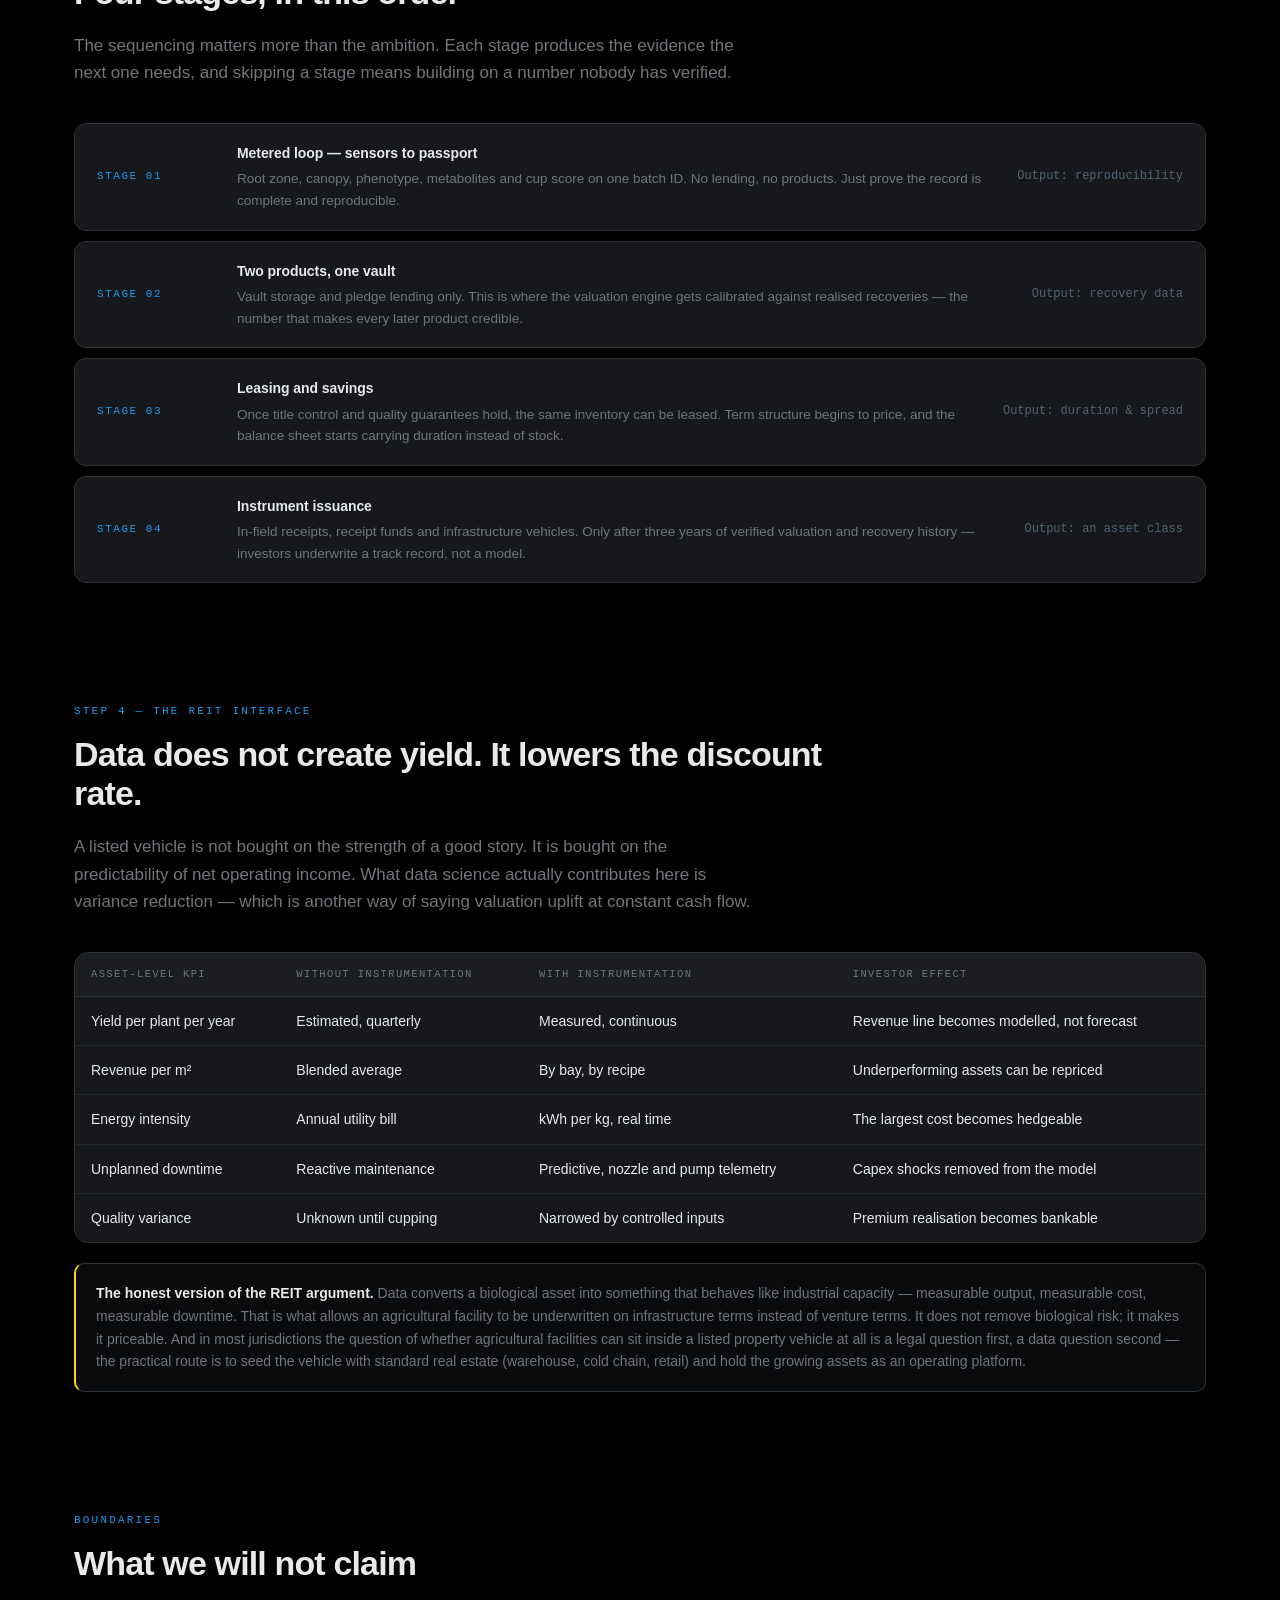
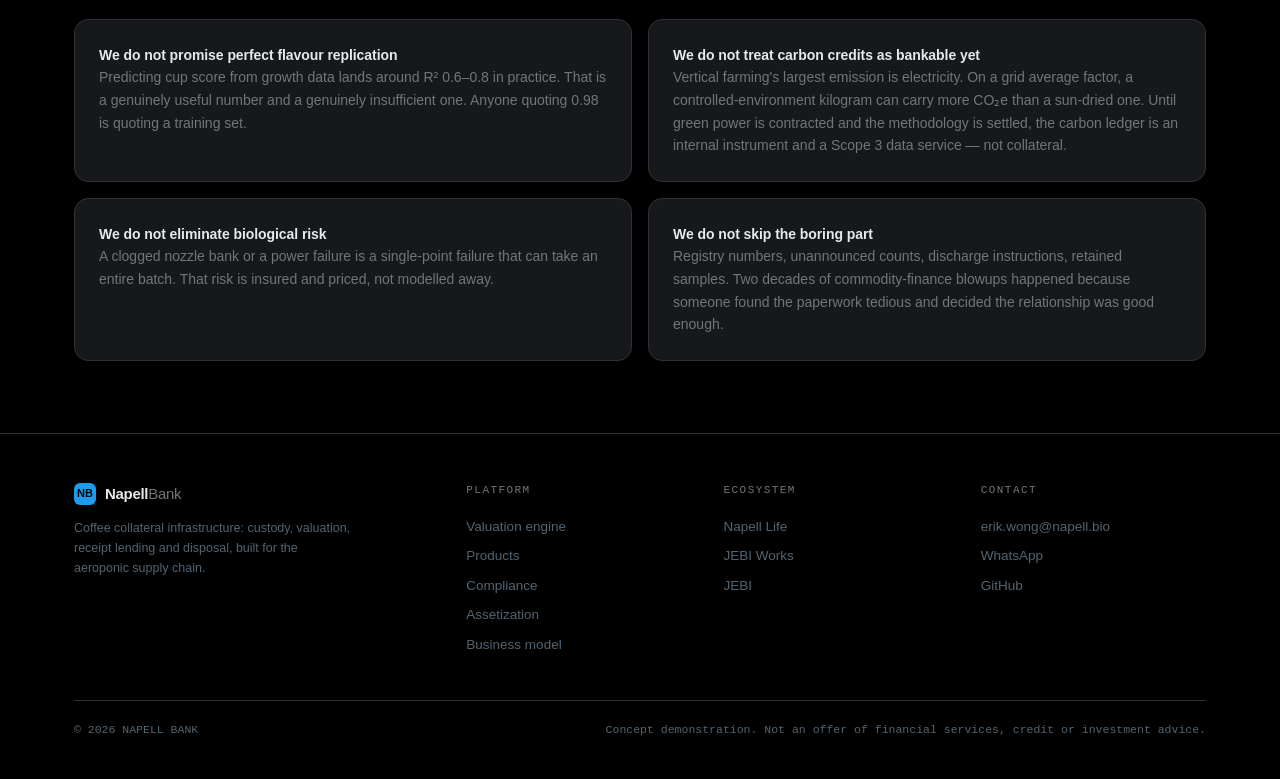
==== commit 53bbce2a: "Add business model page (model.html) Fold the standalone service/revenue design into the site as a s" ====
--- a/assetization.html
+++ b/assetization.html
@@ -19,6 +19,7 @@
       <a href="products.html" data-nav="products" data-en="Products" data-zh="产品">Products</a>
       <a href="compliance.html" data-nav="compliance" data-en="Compliance" data-zh="合规底座">Compliance</a>
       <a href="assetization.html" data-nav="assetization" data-en="Assetization" data-zh="资产化">Assetization</a>
+      <a href="model.html" data-nav="model" data-en="Business model" data-zh="商业模式">Business model</a>
     </nav>
     <div class="nav-right">
       <div class="lang">
@@ -221,6 +222,7 @@
         <a href="products.html" data-en="Products" data-zh="产品">Products</a>
         <a href="compliance.html" data-en="Compliance" data-zh="合规">Compliance</a>
         <a href="assetization.html" data-en="Assetization" data-zh="资产化">Assetization</a>
+        <a href="model.html" data-en="Business model" data-zh="商业模式">Business model</a>
       </div>
       <div class="foot-col">
         <h5 data-en="Ecosystem" data-zh="生态">Ecosystem</h5>
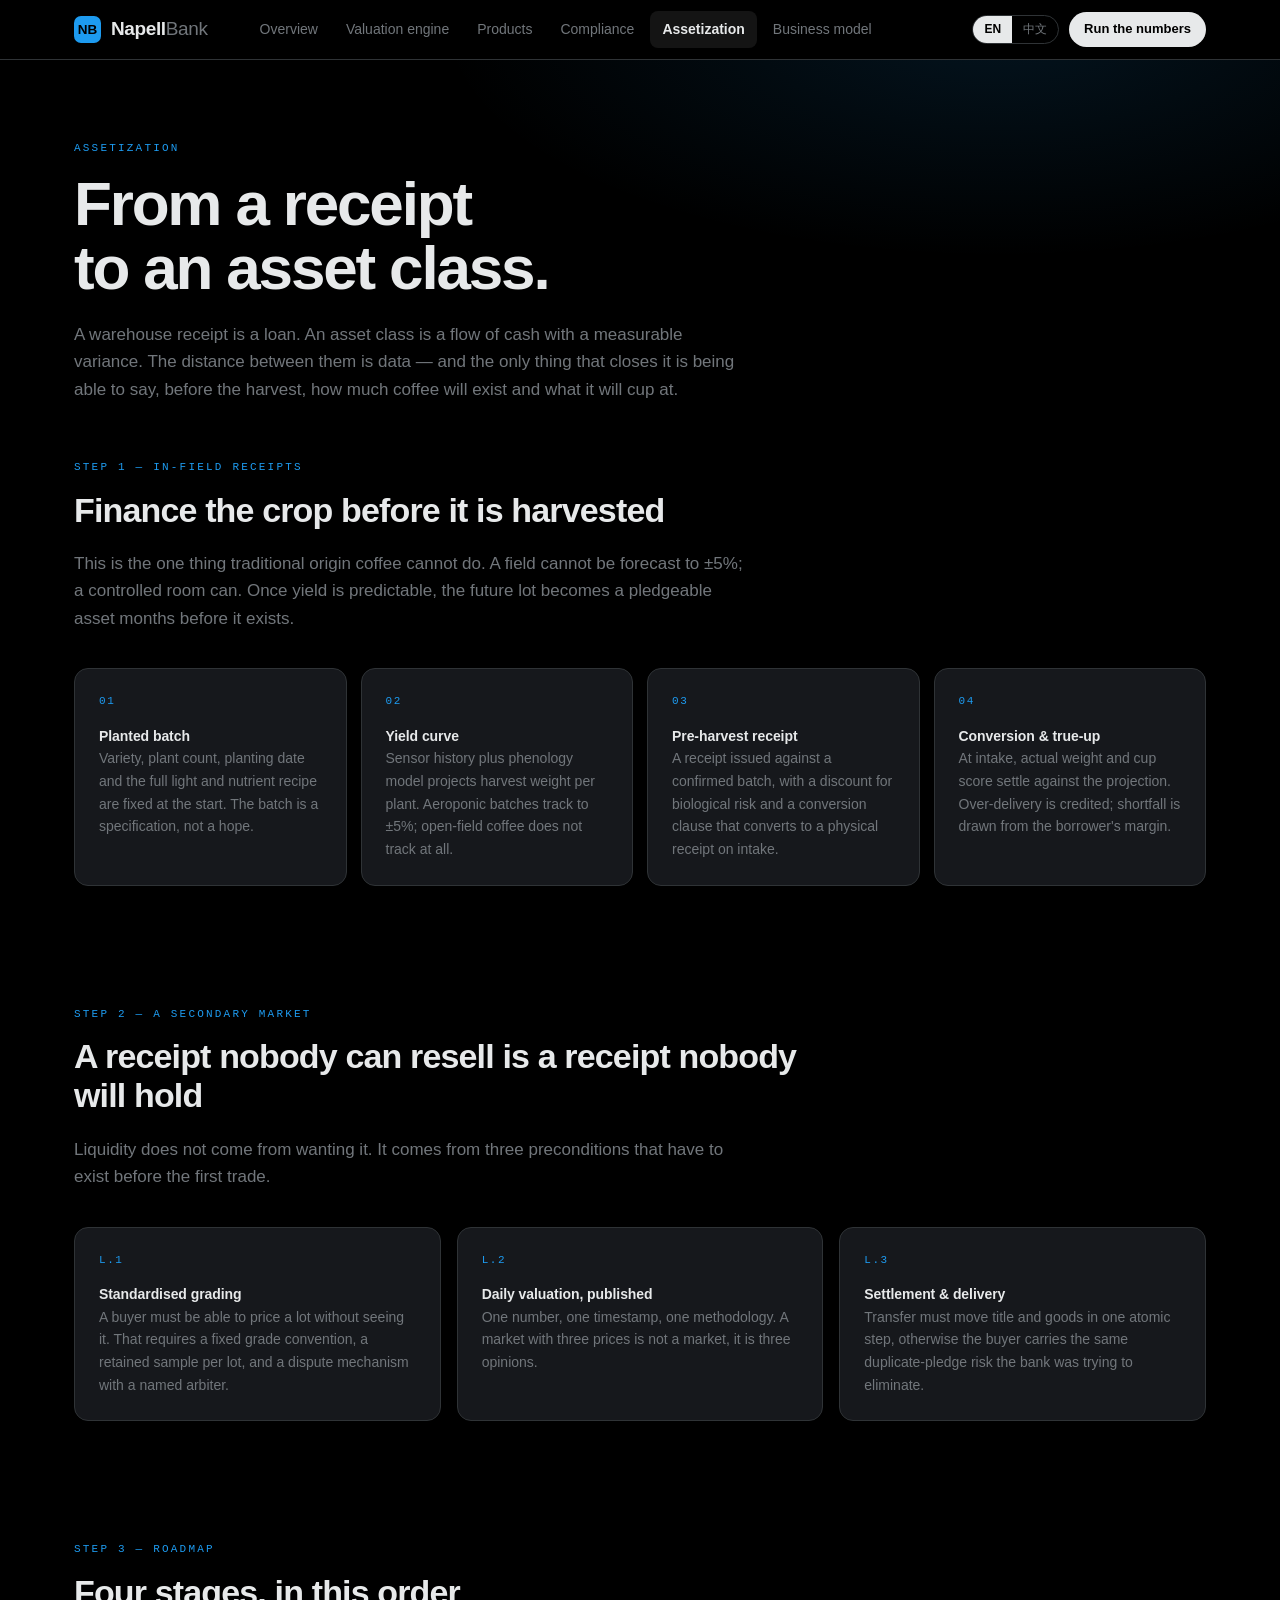
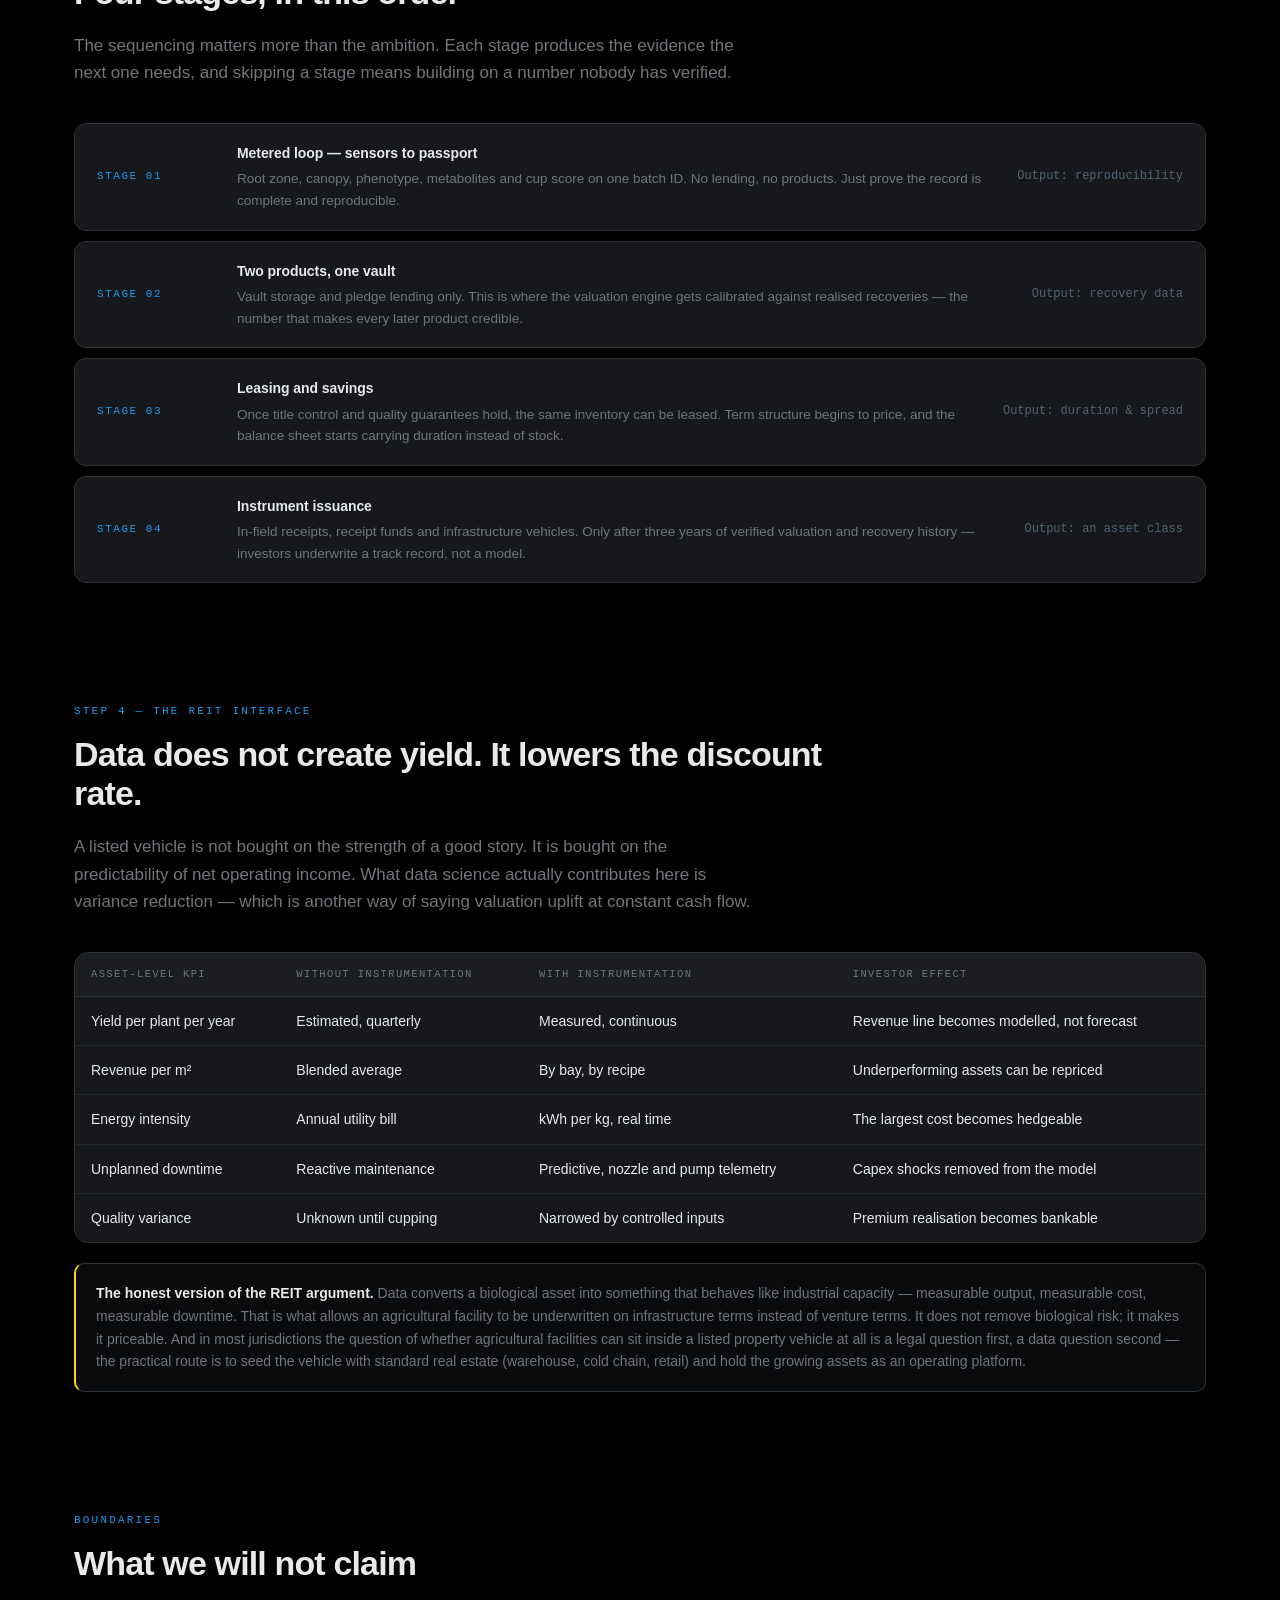
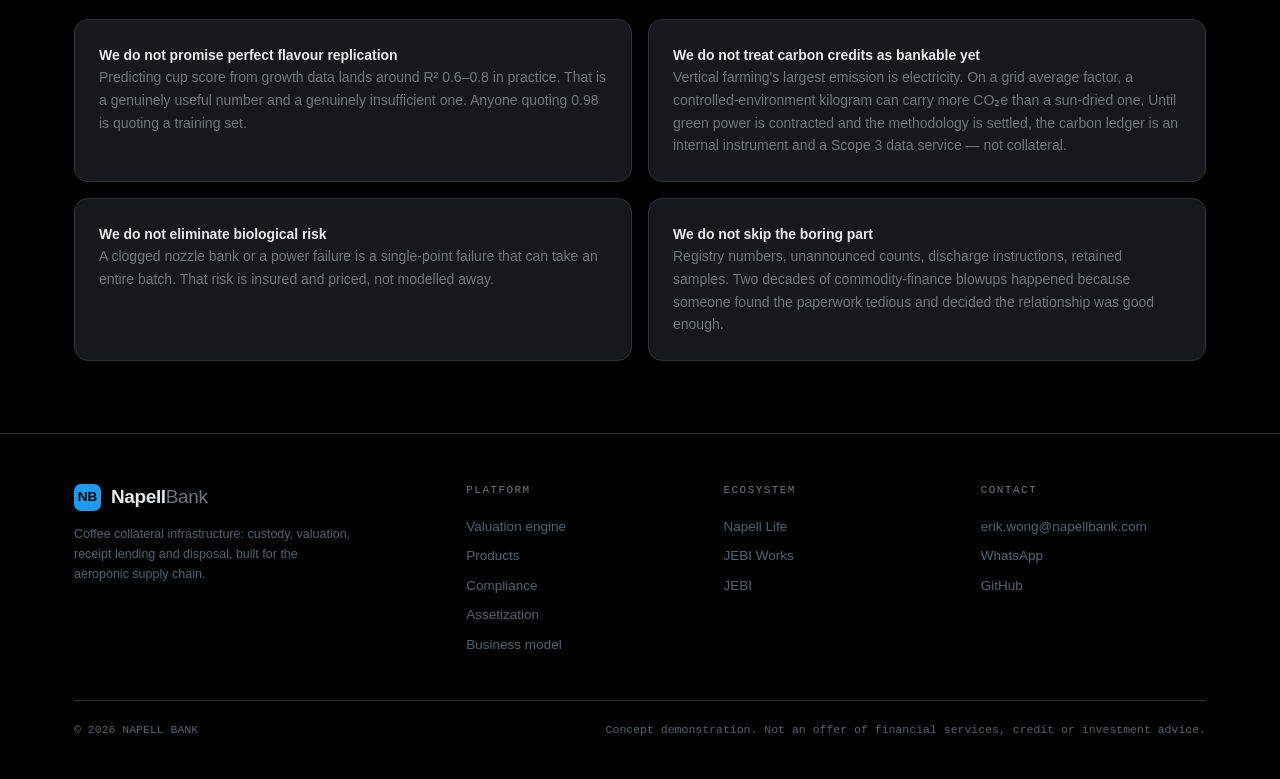
==== commit 563f6680: "Bigger brand wordmark; switch contact email to napellbank.com Brand wordmark 15px -> 19px with a pro" ====
--- a/assetization.html
+++ b/assetization.html
@@ -232,7 +232,7 @@
       </div>
       <div class="foot-col">
         <h5 data-en="Contact" data-zh="联系">Contact</h5>
-        <a href="mailto:erik.wong@napell.bio">erik.wong@napell.bio</a>
+        <a href="mailto:erik.wong@napellbank.com">erik.wong@napellbank.com</a>
         <a href="https://wa.me/85293188252" target="_blank" rel="noopener">WhatsApp</a>
         <a href="https://github.com/erikcywong/napellbank.com" target="_blank" rel="noopener">GitHub</a>
       </div>
--- a/assets/css/style.css
+++ b/assets/css/style.css
@@ -49,10 +49,10 @@
   max-width:var(--max);margin:0 auto;height:100%;padding:0 24px;
   display:flex;align-items:center;gap:32px;
 }
-.brand{display:flex;align-items:center;gap:9px;font-weight:700;letter-spacing:-.02em;font-size:15px;white-space:nowrap}
+.brand{display:flex;align-items:center;gap:10px;font-weight:700;letter-spacing:-.02em;font-size:19px;white-space:nowrap}
 .brand .mark{
-  width:22px;height:22px;border-radius:6px;background:var(--accent);
-  display:grid;place-items:center;font-size:11px;font-weight:700;color:#000;letter-spacing:0;
+  width:27px;height:27px;border-radius:7px;background:var(--accent);
+  display:grid;place-items:center;font-size:13.5px;font-weight:700;color:#000;letter-spacing:0;
 }
 .brand .b2{color:var(--muted);font-weight:500}
 .nav-links{display:flex;align-items:center;gap:4px;margin-left:8px;flex:1}
